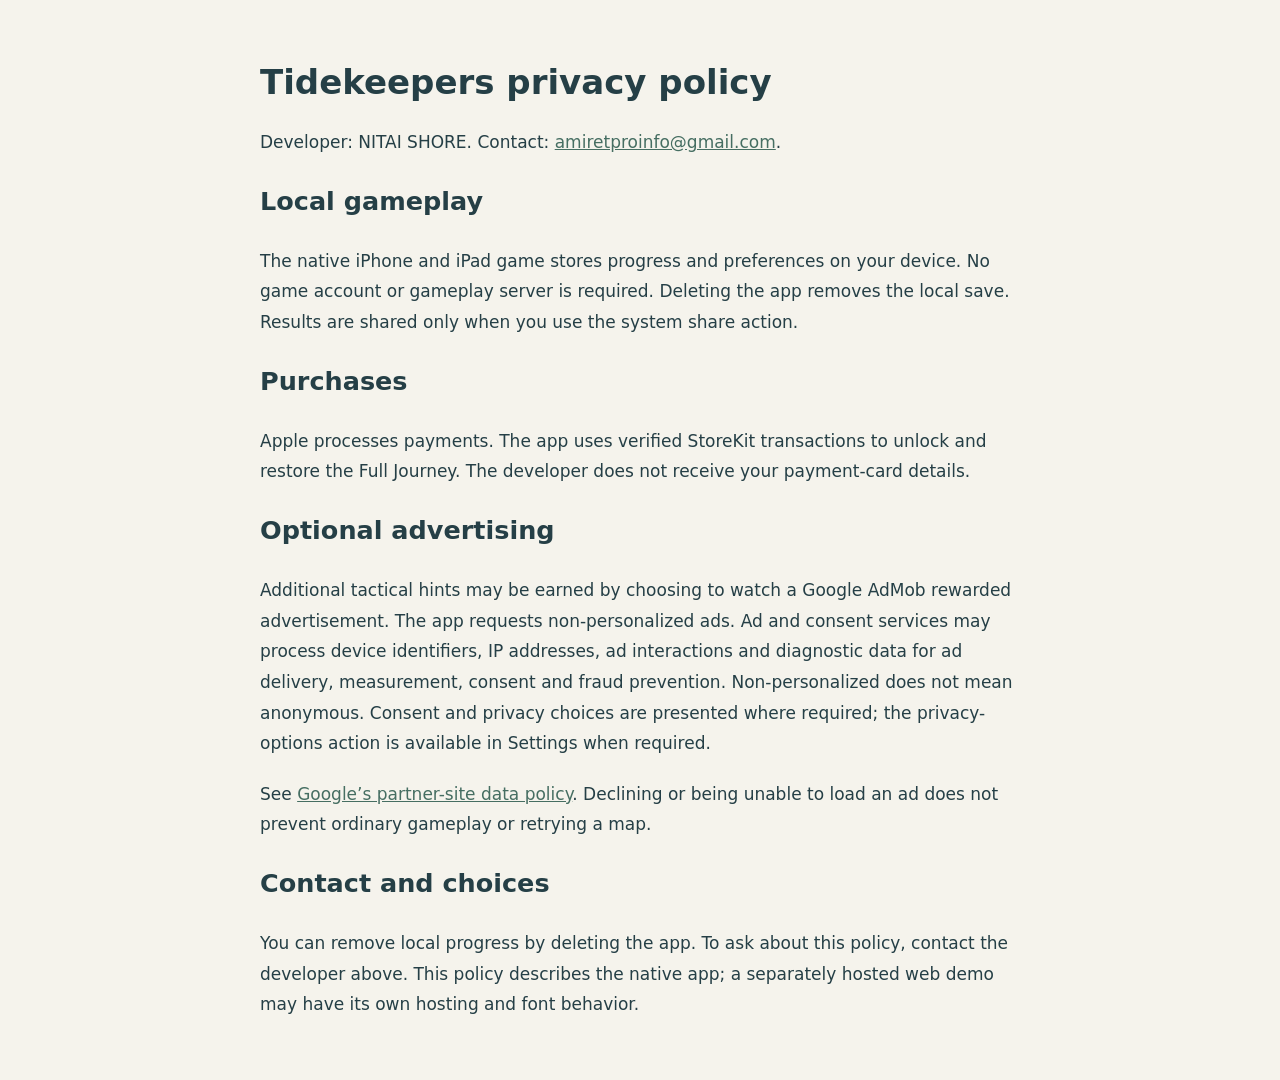
==== tidekeepers/privacy.html @ 19ca90c5 "Publish Tidekeepers support and native app privacy policy" ====
<!doctype html><html lang="en"><meta charset="utf-8"><meta name="viewport" content="width=device-width,initial-scale=1"><title>Tidekeepers privacy</title><style>body{max-width:760px;margin:60px auto;padding:0 24px;font:17px/1.8 system-ui;color:#253f46;background:#f5f3ec}a{color:#466e62}h1{line-height:1.3}p{margin:20px 0}</style><main><h1>Tidekeepers privacy policy</h1><p>Developer: NITAI SHORE. Contact: <a href="mailto:amiretproinfo@gmail.com">amiretproinfo@gmail.com</a>.</p><h2>Local gameplay</h2><p>The native iPhone and iPad game stores progress and preferences on your device. No game account or gameplay server is required. Deleting the app removes the local save. Results are shared only when you use the system share action.</p><h2>Purchases</h2><p>Apple processes payments. The app uses verified StoreKit transactions to unlock and restore the Full Journey. The developer does not receive your payment-card details.</p><h2>Optional advertising</h2><p>Additional tactical hints may be earned by choosing to watch a Google AdMob rewarded advertisement. The app requests non-personalized ads. Ad and consent services may process device identifiers, IP addresses, ad interactions and diagnostic data for ad delivery, measurement, consent and fraud prevention. Non-personalized does not mean anonymous. Consent and privacy choices are presented where required; the privacy-options action is available in Settings when required.</p><p>See <a href="https://policies.google.com/technologies/partner-sites">Google’s partner-site data policy</a>. Declining or being unable to load an ad does not prevent ordinary gameplay or retrying a map.</p><h2>Contact and choices</h2><p>You can remove local progress by deleting the app. To ask about this policy, contact the developer above. This policy describes the native app; a separately hosted web demo may have its own hosting and font behavior.</p></main></html>
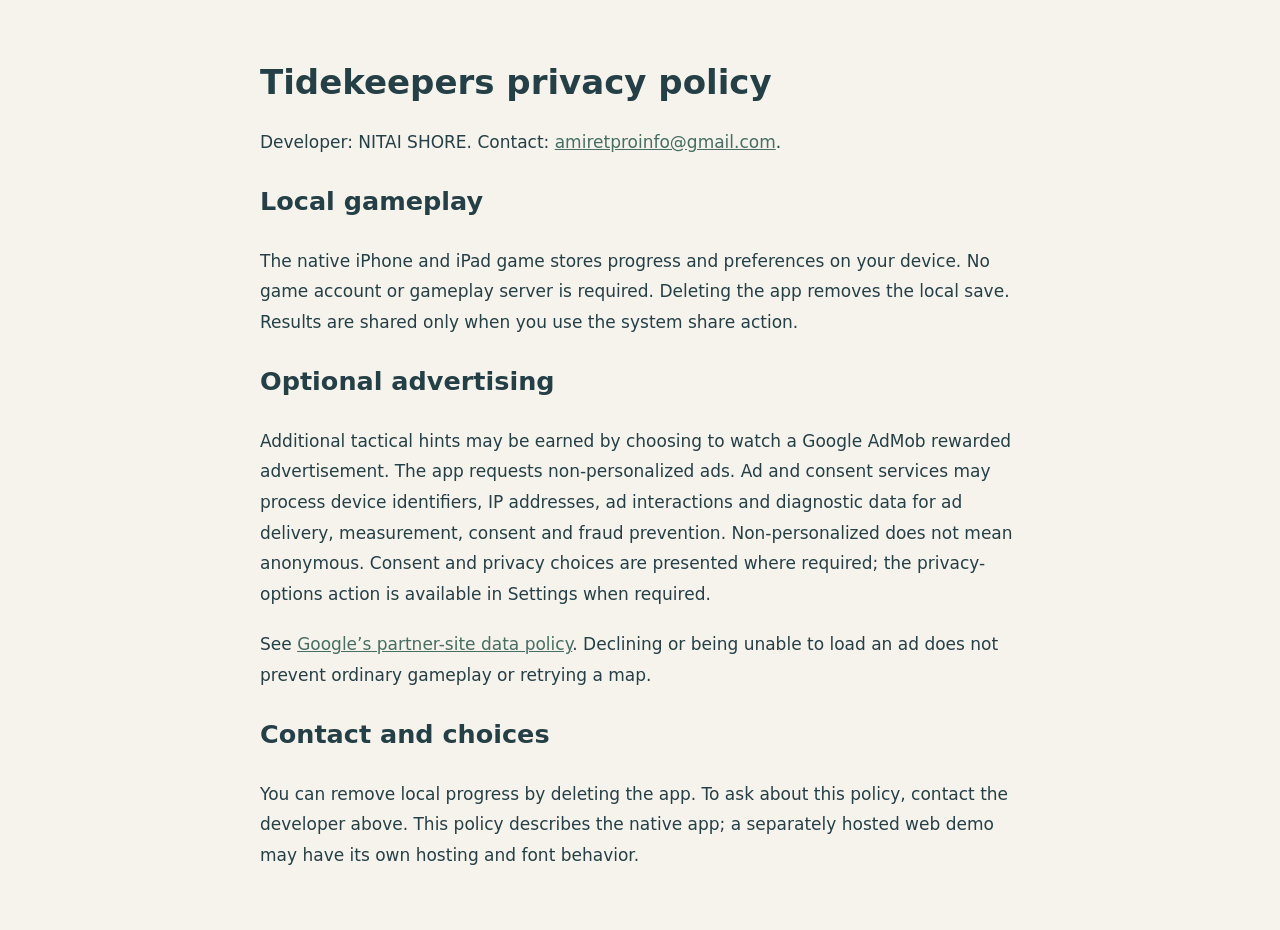
==== commit 7e966e91: "Align Tidekeepers public disclosures with the rewarded-hint edition" ====
--- a/tidekeepers/privacy.html
+++ b/tidekeepers/privacy.html
@@ -1 +1 @@
-<!doctype html><html lang="en"><meta charset="utf-8"><meta name="viewport" content="width=device-width,initial-scale=1"><title>Tidekeepers privacy</title><style>body{max-width:760px;margin:60px auto;padding:0 24px;font:17px/1.8 system-ui;color:#253f46;background:#f5f3ec}a{color:#466e62}h1{line-height:1.3}p{margin:20px 0}</style><main><h1>Tidekeepers privacy policy</h1><p>Developer: NITAI SHORE. Contact: <a href="mailto:amiretproinfo@gmail.com">amiretproinfo@gmail.com</a>.</p><h2>Local gameplay</h2><p>The native iPhone and iPad game stores progress and preferences on your device. No game account or gameplay server is required. Deleting the app removes the local save. Results are shared only when you use the system share action.</p><h2>Purchases</h2><p>Apple processes payments. The app uses verified StoreKit transactions to unlock and restore the Full Journey. The developer does not receive your payment-card details.</p><h2>Optional advertising</h2><p>Additional tactical hints may be earned by choosing to watch a Google AdMob rewarded advertisement. The app requests non-personalized ads. Ad and consent services may process device identifiers, IP addresses, ad interactions and diagnostic data for ad delivery, measurement, consent and fraud prevention. Non-personalized does not mean anonymous. Consent and privacy choices are presented where required; the privacy-options action is available in Settings when required.</p><p>See <a href="https://policies.google.com/technologies/partner-sites">Google’s partner-site data policy</a>. Declining or being unable to load an ad does not prevent ordinary gameplay or retrying a map.</p><h2>Contact and choices</h2><p>You can remove local progress by deleting the app. To ask about this policy, contact the developer above. This policy describes the native app; a separately hosted web demo may have its own hosting and font behavior.</p></main></html>+<!doctype html><html lang="en"><meta charset="utf-8"><meta name="viewport" content="width=device-width,initial-scale=1"><title>Tidekeepers privacy</title><style>body{max-width:760px;margin:60px auto;padding:0 24px;font:17px/1.8 system-ui;color:#253f46;background:#f5f3ec}a{color:#466e62}h1{line-height:1.3}p{margin:20px 0}</style><main><h1>Tidekeepers privacy policy</h1><p>Developer: NITAI SHORE. Contact: <a href="mailto:amiretproinfo@gmail.com">amiretproinfo@gmail.com</a>.</p><h2>Local gameplay</h2><p>The native iPhone and iPad game stores progress and preferences on your device. No game account or gameplay server is required. Deleting the app removes the local save. Results are shared only when you use the system share action.</p><h2>Optional advertising</h2><p>Additional tactical hints may be earned by choosing to watch a Google AdMob rewarded advertisement. The app requests non-personalized ads. Ad and consent services may process device identifiers, IP addresses, ad interactions and diagnostic data for ad delivery, measurement, consent and fraud prevention. Non-personalized does not mean anonymous. Consent and privacy choices are presented where required; the privacy-options action is available in Settings when required.</p><p>See <a href="https://policies.google.com/technologies/partner-sites">Google’s partner-site data policy</a>. Declining or being unable to load an ad does not prevent ordinary gameplay or retrying a map.</p><h2>Contact and choices</h2><p>You can remove local progress by deleting the app. To ask about this policy, contact the developer above. This policy describes the native app; a separately hosted web demo may have its own hosting and font behavior.</p></main></html>
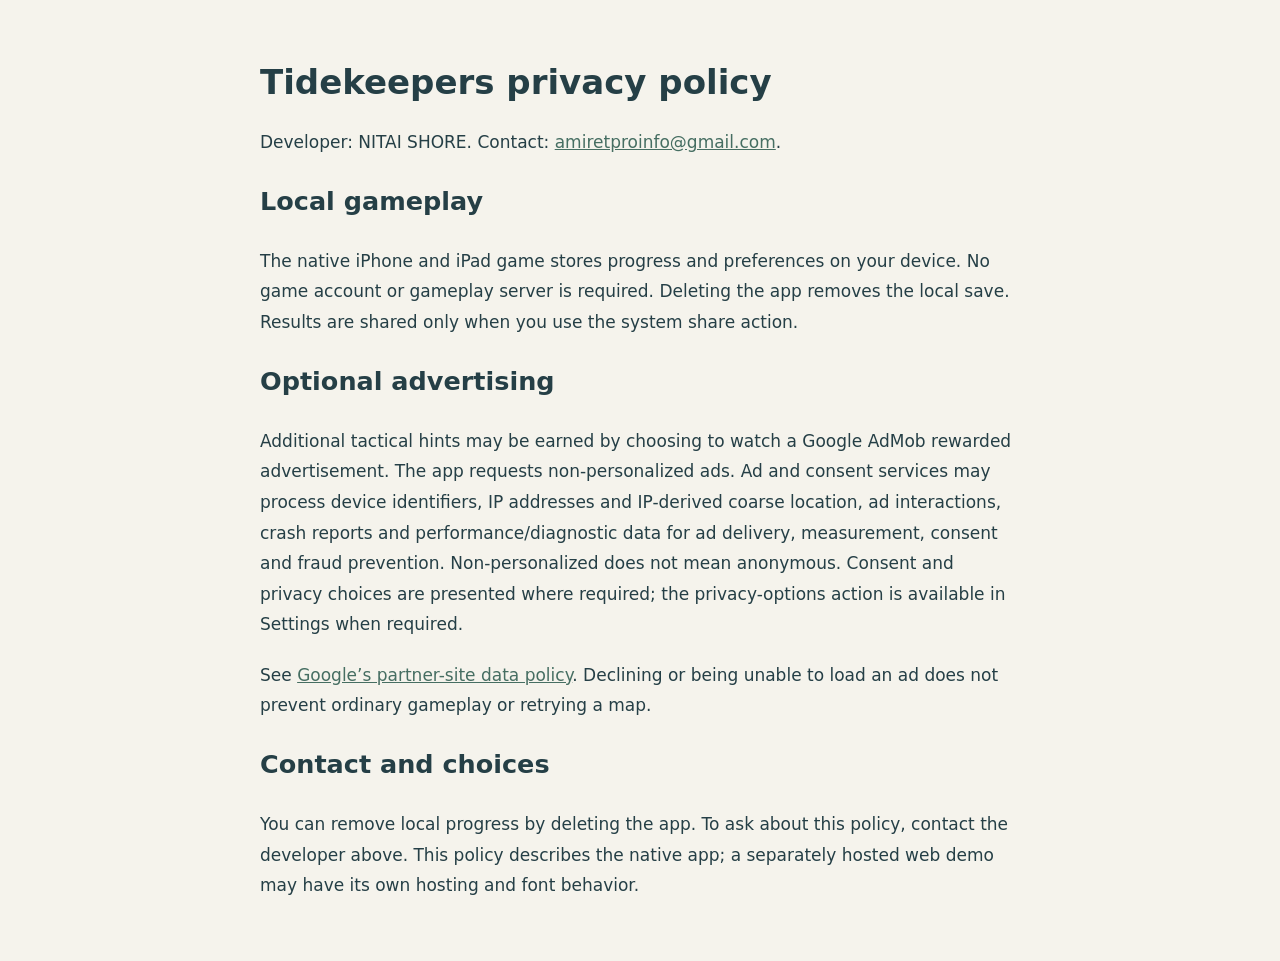
==== commit 7b2663b5: "Clarify Google ad data categories in Tidekeepers privacy disclosure" ====
--- a/tidekeepers/privacy.html
+++ b/tidekeepers/privacy.html
@@ -1 +1 @@
-<!doctype html><html lang="en"><meta charset="utf-8"><meta name="viewport" content="width=device-width,initial-scale=1"><title>Tidekeepers privacy</title><style>body{max-width:760px;margin:60px auto;padding:0 24px;font:17px/1.8 system-ui;color:#253f46;background:#f5f3ec}a{color:#466e62}h1{line-height:1.3}p{margin:20px 0}</style><main><h1>Tidekeepers privacy policy</h1><p>Developer: NITAI SHORE. Contact: <a href="mailto:amiretproinfo@gmail.com">amiretproinfo@gmail.com</a>.</p><h2>Local gameplay</h2><p>The native iPhone and iPad game stores progress and preferences on your device. No game account or gameplay server is required. Deleting the app removes the local save. Results are shared only when you use the system share action.</p><h2>Optional advertising</h2><p>Additional tactical hints may be earned by choosing to watch a Google AdMob rewarded advertisement. The app requests non-personalized ads. Ad and consent services may process device identifiers, IP addresses, ad interactions and diagnostic data for ad delivery, measurement, consent and fraud prevention. Non-personalized does not mean anonymous. Consent and privacy choices are presented where required; the privacy-options action is available in Settings when required.</p><p>See <a href="https://policies.google.com/technologies/partner-sites">Google’s partner-site data policy</a>. Declining or being unable to load an ad does not prevent ordinary gameplay or retrying a map.</p><h2>Contact and choices</h2><p>You can remove local progress by deleting the app. To ask about this policy, contact the developer above. This policy describes the native app; a separately hosted web demo may have its own hosting and font behavior.</p></main></html>+<!doctype html><html lang="en"><meta charset="utf-8"><meta name="viewport" content="width=device-width,initial-scale=1"><title>Tidekeepers privacy</title><style>body{max-width:760px;margin:60px auto;padding:0 24px;font:17px/1.8 system-ui;color:#253f46;background:#f5f3ec}a{color:#466e62}h1{line-height:1.3}p{margin:20px 0}</style><main><h1>Tidekeepers privacy policy</h1><p>Developer: NITAI SHORE. Contact: <a href="mailto:amiretproinfo@gmail.com">amiretproinfo@gmail.com</a>.</p><h2>Local gameplay</h2><p>The native iPhone and iPad game stores progress and preferences on your device. No game account or gameplay server is required. Deleting the app removes the local save. Results are shared only when you use the system share action.</p><h2>Optional advertising</h2><p>Additional tactical hints may be earned by choosing to watch a Google AdMob rewarded advertisement. The app requests non-personalized ads. Ad and consent services may process device identifiers, IP addresses and IP-derived coarse location, ad interactions, crash reports and performance/diagnostic data for ad delivery, measurement, consent and fraud prevention. Non-personalized does not mean anonymous. Consent and privacy choices are presented where required; the privacy-options action is available in Settings when required.</p><p>See <a href="https://policies.google.com/technologies/partner-sites">Google’s partner-site data policy</a>. Declining or being unable to load an ad does not prevent ordinary gameplay or retrying a map.</p><h2>Contact and choices</h2><p>You can remove local progress by deleting the app. To ask about this policy, contact the developer above. This policy describes the native app; a separately hosted web demo may have its own hosting and font behavior.</p></main></html>
